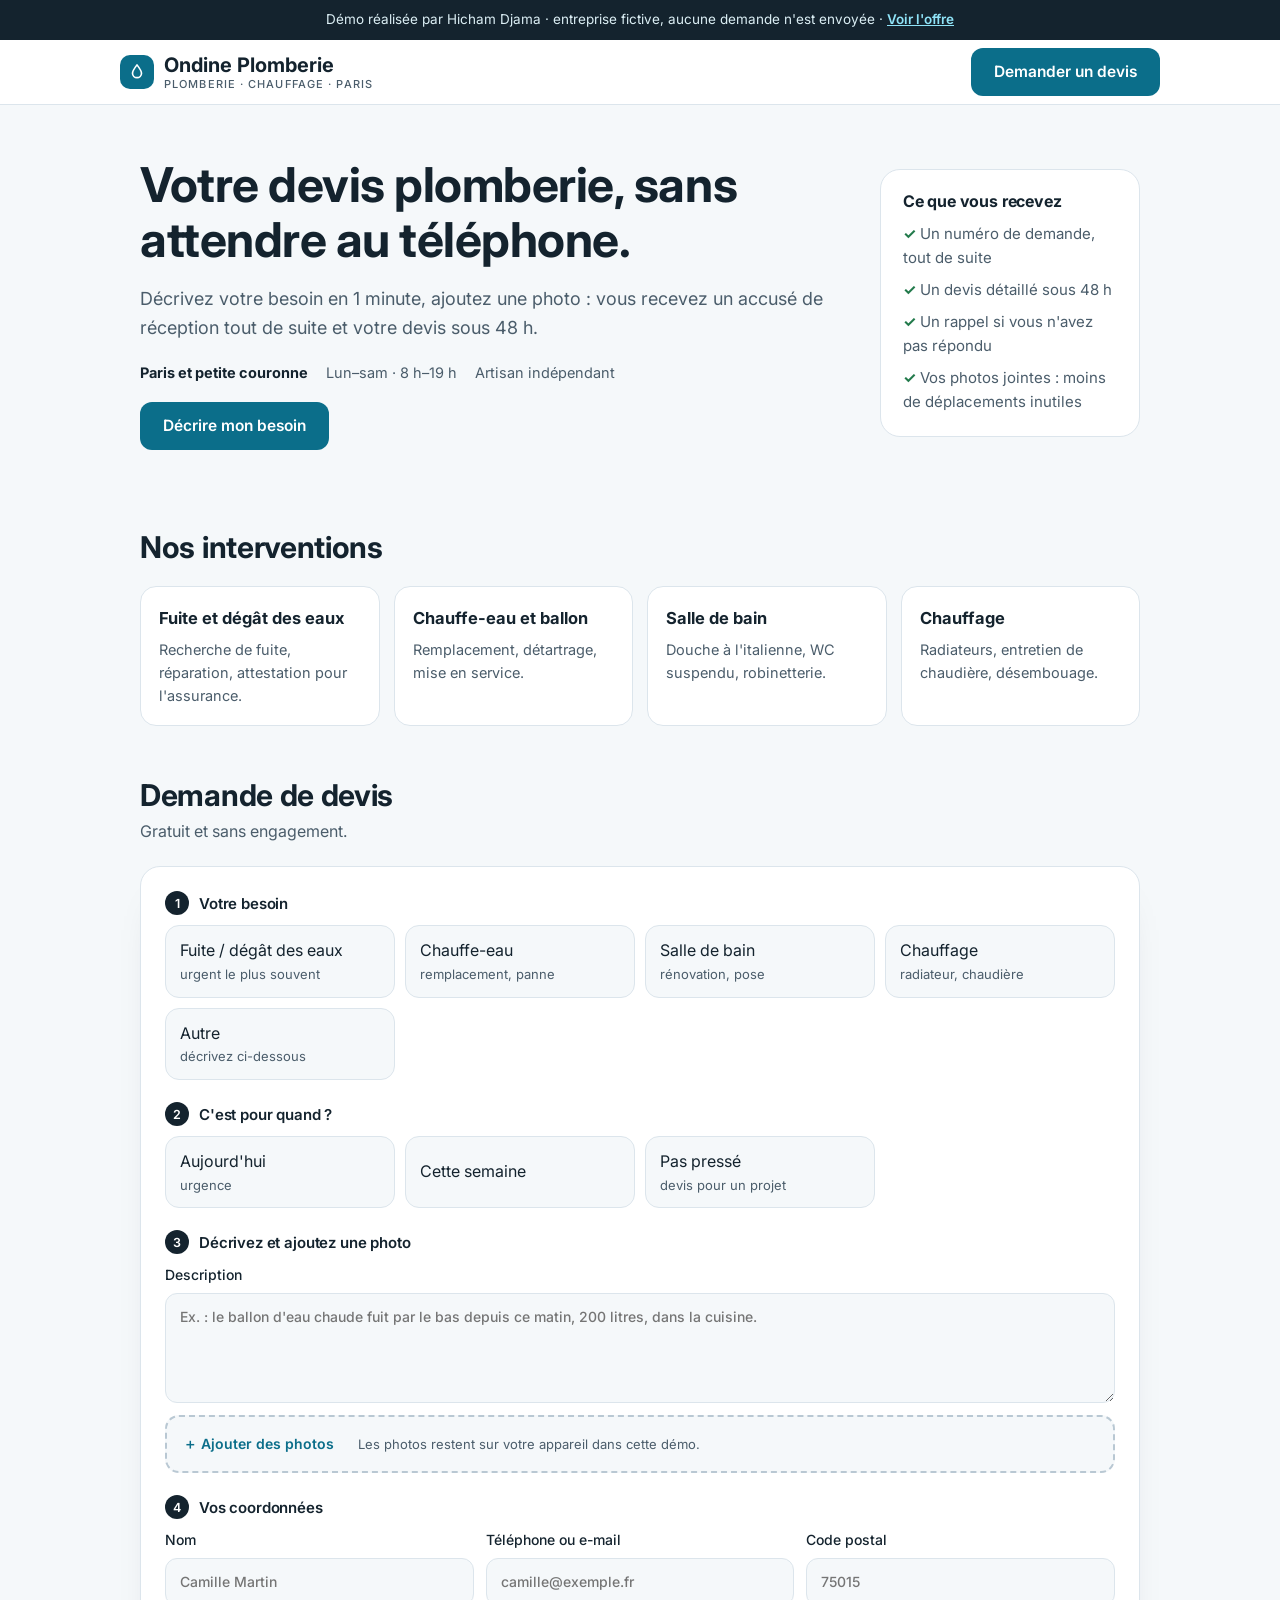
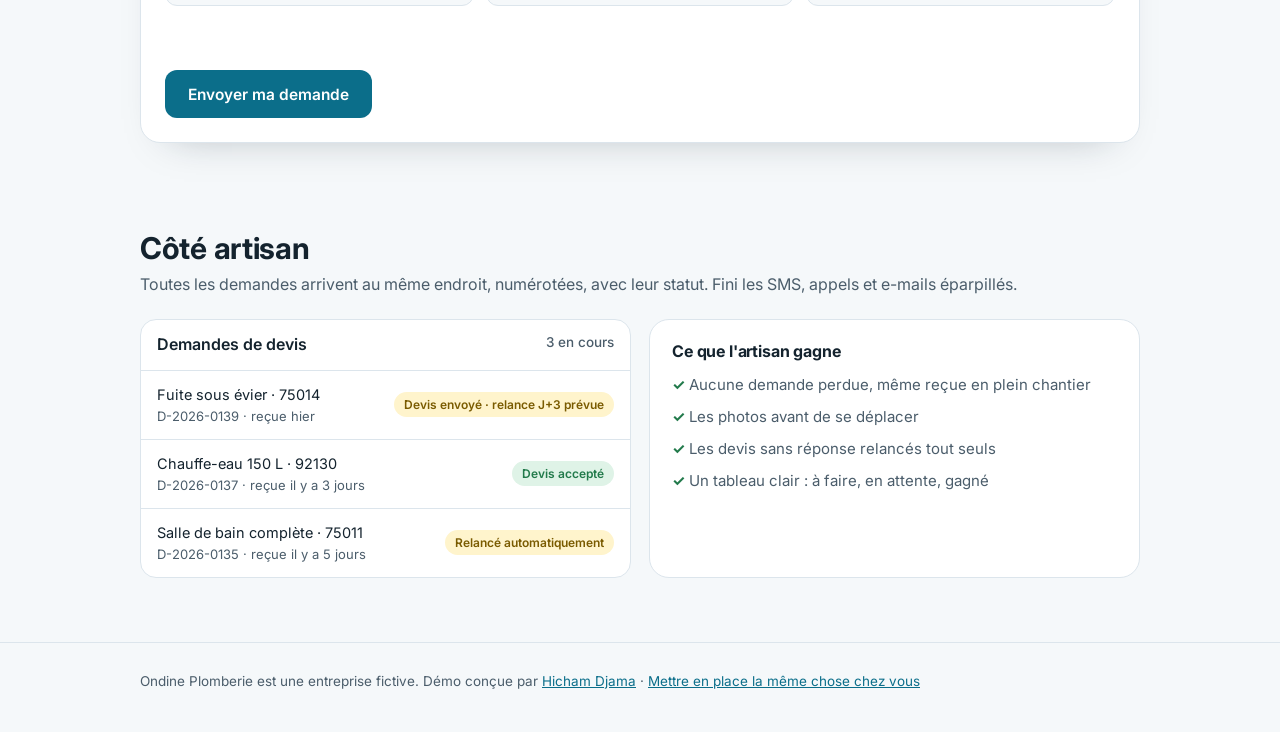
==== demo-artisan/index.html @ 6b2685a4 "Refonte : page Profil (parcours, études, compétences) + page Offre pro (prix, diagnostic gratuit) + " ====
<!doctype html>
<html lang="fr">
<head>
<meta charset="utf-8">
<meta name="viewport" content="width=device-width, initial-scale=1">
<title>Ondine Plomberie — Plombier chauffagiste (démo)</title>
<meta name="robots" content="noindex">
<link rel="preconnect" href="https://fonts.googleapis.com">
<link rel="preconnect" href="https://fonts.gstatic.com" crossorigin>
<link href="https://fonts.googleapis.com/css2?family=Inter:wght@400;500;600;700&display=swap" rel="stylesheet">
<style>
:root{--bg:#F5F8FA;--paper:#fff;--ink:#14232E;--ink2:#4B5D6B;--line:#DCE5EC;--acc:#0B6E8A;--acc-d:#08566C;--soft:#E3F1F5;--warn:#B4541A;--ok:#227A4B}
*{box-sizing:border-box}
body{margin:0;background:var(--bg);color:var(--ink);font:400 16px/1.6 Inter,system-ui,sans-serif}
h1,h2,h3{font-weight:700;line-height:1.15;margin:0;letter-spacing:-.01em}
p{margin:0}
a{color:var(--acc)}
.wrap{max-width:1040px;margin:0 auto;padding:0 20px}
@media (max-width:520px){.wrap{padding:0 16px}}
:focus-visible{outline:3px solid var(--acc);outline-offset:3px;border-radius:6px}
.demo{background:var(--ink);color:#DCEFF5;font-size:13.5px;text-align:center;padding:9px 16px}
.demo a{color:#8FE3F7;font-weight:600}
header{background:var(--paper);border-bottom:1px solid var(--line)}
.nav{display:flex;align-items:center;justify-content:space-between;gap:12px;min-height:64px;flex-wrap:wrap;padding:8px 0}
.logo{font:700 20px Inter,sans-serif;color:var(--ink);text-decoration:none;display:flex;align-items:center;gap:10px}
.logo i{width:34px;height:34px;border-radius:10px;background:var(--acc);display:inline-flex;align-items:center;justify-content:center}
.logo small{display:block;font:500 11px Inter,sans-serif;letter-spacing:.1em;text-transform:uppercase;color:var(--ink2)}
.btn{display:inline-flex;align-items:center;justify-content:center;min-height:48px;padding:12px 22px;border-radius:12px;font:600 15.5px Inter,sans-serif;text-decoration:none;border:1px solid transparent;cursor:pointer;text-align:center}
.btn-p{background:var(--acc);color:#fff}.btn-p:hover{background:var(--acc-d)}
.btn-s{background:var(--paper);border-color:#B9C8D3;color:var(--ink)}
.hero{padding:52px 0 36px}
.hero .wrap{display:flex;flex-wrap:wrap;gap:32px;align-items:center}
.hero .t{flex:999 1 440px;min-width:0;display:flex;flex-direction:column;gap:18px}
.hero h1{font-size:clamp(32px,5vw,48px)}
.hero p{font-size:18px;color:var(--ink2)}
.facts{display:flex;flex-wrap:wrap;gap:8px 18px;font-size:14.5px;color:var(--ink2)}
.facts b{color:var(--ink)}
.badge{flex:1 1 260px;min-width:0;background:var(--paper);border:1px solid var(--line);border-radius:20px;padding:22px;display:flex;flex-direction:column;gap:12px}
.badge h3{font-size:16px}
.badge ul{margin:0;padding:0;list-style:none;display:flex;flex-direction:column;gap:8px;font-size:15px;color:var(--ink2)}
.badge li::before{content:"✓ ";color:var(--ok);font-weight:700}
section{padding:44px 0}
.h2{display:flex;flex-direction:column;gap:6px;margin-bottom:22px}
.h2 h2{font-size:30px}
.h2 p{color:var(--ink2)}
.svcs{display:grid;grid-template-columns:repeat(auto-fit,minmax(min(100%,230px),1fr));gap:14px}
.svc{background:var(--paper);border:1px solid var(--line);border-radius:16px;padding:18px;display:flex;flex-direction:column;gap:6px}
.svc b{font-size:16.5px}
.svc span{color:var(--ink2);font-size:14.5px}
/* form */
.devis{background:var(--paper);border:1px solid var(--line);border-radius:20px;padding:24px;display:flex;flex-direction:column;gap:22px;box-shadow:0 20px 40px -30px rgba(20,35,46,.35)}
@media (max-width:520px){.devis{padding:18px}}
.step h3{font:600 15px Inter,sans-serif;margin-bottom:10px;display:flex;gap:10px;align-items:center}
.step h3 i{font-style:normal;width:24px;height:24px;border-radius:50%;background:var(--ink);color:#fff;font-size:12.5px;display:inline-flex;align-items:center;justify-content:center;flex:none}
.opts{display:grid;grid-template-columns:repeat(auto-fill,minmax(min(100%,190px),1fr));gap:10px}
.opt{text-align:left;background:var(--bg);border:1.5px solid var(--line);border-radius:14px;padding:12px 14px;font:inherit;color:var(--ink);cursor:pointer;min-height:52px}
.opt small{display:block;color:var(--ink2);font-size:13px}
.opt[aria-pressed="true"]{border-color:var(--acc);background:var(--soft)}
.opt.urg[aria-pressed="true"]{border-color:var(--warn);background:#FBEDE4}
.form{display:grid;grid-template-columns:repeat(auto-fit,minmax(min(100%,220px),1fr));gap:12px}
label{display:flex;flex-direction:column;gap:6px;font-size:14px;font-weight:500}
input,textarea{font:inherit;padding:12px 14px;border:1.5px solid var(--line);border-radius:12px;background:var(--bg);color:var(--ink);min-height:48px;width:100%}
textarea{min-height:110px;resize:vertical}
.full{grid-column:1/-1}
.drop{border:2px dashed #B9C8D3;border-radius:14px;padding:16px;display:flex;flex-wrap:wrap;gap:12px;align-items:center;background:var(--bg)}
.drop label{flex-direction:row;align-items:center;gap:10px;cursor:pointer;color:var(--acc);font-weight:600}
.drop input{position:absolute;width:1px;height:1px;opacity:0}
.thumbs{display:flex;flex-wrap:wrap;gap:8px}
.thumbs img{width:64px;height:64px;object-fit:cover;border-radius:10px;border:1px solid var(--line)}
.err{color:#B42318;font-size:14px;min-height:20px}
.note{font-size:13px;color:var(--ink2)}
/* result */
#ok{display:none;flex-direction:column;gap:18px}
#ok.show{display:flex}
.ticket{background:var(--soft);border:1px solid #BFE0EA;border-radius:16px;padding:18px;display:flex;flex-direction:column;gap:6px}
.ticket .n{font:700 22px Inter,sans-serif;color:var(--acc-d)}
.mail{background:var(--paper);border:1px solid var(--line);border-radius:14px;overflow:hidden}
.mail .hd{background:#EEF3F6;padding:10px 14px;font-size:13px;color:var(--ink2);display:flex;flex-direction:column;gap:2px}
.mail .bd{padding:14px;font-size:14.5px;white-space:pre-line}
.flow{list-style:none;margin:0;padding:0 0 0 18px;border-left:2px solid var(--line);display:flex;flex-direction:column;gap:14px}
.flow li{position:relative;font-size:14.5px;color:var(--ink2)}
.flow li::before{content:"";position:absolute;left:-25px;top:5px;width:12px;height:12px;border-radius:50%;background:var(--paper);border:2px solid #B9C8D3}
.flow li.done::before{background:var(--ok);border-color:var(--ok)}
.flow b{color:var(--ink)}
/* pro side */
.side{display:grid;grid-template-columns:repeat(auto-fit,minmax(min(100%,300px),1fr));gap:18px}
.inbox{background:var(--paper);border:1px solid var(--line);border-radius:16px;overflow:hidden}
.inbox .top{padding:12px 16px;border-bottom:1px solid var(--line);font-weight:600;display:flex;justify-content:space-between;gap:8px;flex-wrap:wrap}
.inbox .top span{font-weight:500;color:var(--ink2);font-size:13.5px}
.row{display:flex;justify-content:space-between;gap:10px;padding:12px 16px;border-bottom:1px solid var(--line);font-size:14.5px;flex-wrap:wrap}
.row:last-child{border-bottom:0}
.row small{display:block;color:var(--ink2);font-size:13px}
.pill{align-self:center;font-size:12px;font-weight:600;padding:3px 10px;border-radius:999px;white-space:nowrap}
.p-new{background:#FBEDE4;color:var(--warn)}.p-wait{background:#FFF4CC;color:#7A5B00}.p-ok{background:#DFF3E7;color:var(--ok)}
.row.fresh{background:#F2FAFC;animation:in .6s ease}
@keyframes in{from{opacity:0;transform:translateY(-6px)}to{opacity:1;transform:none}}
footer{padding:28px 0 40px;font-size:13.5px;color:var(--ink2);border-top:1px solid var(--line);margin-top:20px}
</style>
</head>
<body>
<p class="demo">Démo réalisée par Hicham Djama · entreprise fictive, aucune demande n'est envoyée · <a href="../services.html">Voir l'offre</a></p>
<header>
<div class="wrap nav">
<a class="logo" href="#"><i aria-hidden="true"><svg width="18" height="18" viewBox="0 0 24 24" fill="none" stroke="#fff" stroke-width="2.2" stroke-linecap="round" stroke-linejoin="round"><path d="M12 2.5c3.5 4.6 6 8 6 11a6 6 0 0 1-12 0c0-3 2.5-6.4 6-11z"/></svg></i><span>Ondine Plomberie<small>plomberie · chauffage · Paris</small></span></a>
<a class="btn btn-p" href="#devis">Demander un devis</a>
</div>
</header>

<main>
<section class="hero">
<div class="wrap">
<div class="t">
<h1>Votre devis plomberie, sans attendre au téléphone.</h1>
<p>Décrivez votre besoin en 1 minute, ajoutez une photo : vous recevez un accusé de réception tout de suite et votre devis sous 48 h.</p>
<div class="facts"><span><b>Paris et petite couronne</b></span><span>Lun–sam · 8 h–19 h</span><span>Artisan indépendant</span></div>
<p><a class="btn btn-p" href="#devis">Décrire mon besoin</a></p>
</div>
<div class="badge">
<h3>Ce que vous recevez</h3>
<ul>
<li>Un numéro de demande, tout de suite</li>
<li>Un devis détaillé sous 48 h</li>
<li>Un rappel si vous n'avez pas répondu</li>
<li>Vos photos jointes : moins de déplacements inutiles</li>
</ul>
</div>
</div>
</section>

<section>
<div class="wrap">
<div class="h2"><h2>Nos interventions</h2></div>
<div class="svcs">
<div class="svc"><b>Fuite et dégât des eaux</b><span>Recherche de fuite, réparation, attestation pour l'assurance.</span></div>
<div class="svc"><b>Chauffe-eau et ballon</b><span>Remplacement, détartrage, mise en service.</span></div>
<div class="svc"><b>Salle de bain</b><span>Douche à l'italienne, WC suspendu, robinetterie.</span></div>
<div class="svc"><b>Chauffage</b><span>Radiateurs, entretien de chaudière, désembouage.</span></div>
</div>
</div>
</section>

<section id="devis" style="padding-top:8px">
<div class="wrap">
<div class="h2"><h2>Demande de devis</h2><p>Gratuit et sans engagement.</p></div>
<div class="devis">
<div id="flow" style="display:flex;flex-direction:column;gap:22px">
<div class="step"><h3><i>1</i>Votre besoin</h3>
<div class="opts" id="types"></div></div>
<div class="step"><h3><i>2</i>C'est pour quand ?</h3>
<div class="opts" id="urg"></div></div>
<div class="step"><h3><i>3</i>Décrivez et ajoutez une photo</h3>
<div class="form">
<label class="full">Description<textarea id="desc" placeholder="Ex. : le ballon d'eau chaude fuit par le bas depuis ce matin, 200 litres, dans la cuisine."></textarea></label>
<div class="full drop"><label><input type="file" id="ph" accept="image/*" multiple>＋ Ajouter des photos</label><div class="thumbs" id="thumbs"></div><span class="note">Les photos restent sur votre appareil dans cette démo.</span></div>
</div></div>
<div class="step"><h3><i>4</i>Vos coordonnées</h3>
<div class="form">
<label>Nom<input id="nm" autocomplete="name" placeholder="Camille Martin"></label>
<label>Téléphone ou e-mail<input id="ct" placeholder="camille@exemple.fr"></label>
<label>Code postal<input id="cp" inputmode="numeric" placeholder="75015"></label>
</div></div>
<p class="err" id="err" role="alert"></p>
<p><button class="btn btn-p" id="go" type="button">Envoyer ma demande</button></p>
</div>

<div id="ok" aria-live="polite">
<div class="ticket"><span>Demande enregistrée</span><span class="n" id="num"></span><span id="okTxt"></span></div>
<div class="mail">
<div class="hd"><b>Accusé de réception envoyé automatiquement</b><span id="mTo"></span><span>Objet : Votre demande de devis <span id="mNum"></span></span></div>
<div class="bd" id="mBody"></div>
</div>
<div>
<h3 style="font-size:16px;margin-bottom:12px">Et ensuite, sans que l'artisan y pense</h3>
<ol class="flow" id="steps"></ol>
</div>
<p><button class="btn btn-s" id="again" type="button">Faire une autre demande</button></p>
</div>
</div>
</div>
</section>

<section>
<div class="wrap">
<div class="h2"><h2>Côté artisan</h2><p>Toutes les demandes arrivent au même endroit, numérotées, avec leur statut. Fini les SMS, appels et e-mails éparpillés.</p></div>
<div class="side">
<div class="inbox">
<div class="top">Demandes de devis <span id="cnt">3 en cours</span></div>
<div id="rows">
<div class="row"><div>Fuite sous évier · 75014<small>D-2026-0139 · reçue hier</small></div><span class="pill p-wait">Devis envoyé · relance J+3 prévue</span></div>
<div class="row"><div>Chauffe-eau 150 L · 92130<small>D-2026-0137 · reçue il y a 3 jours</small></div><span class="pill p-ok">Devis accepté</span></div>
<div class="row"><div>Salle de bain complète · 75011<small>D-2026-0135 · reçue il y a 5 jours</small></div><span class="pill p-wait">Relancé automatiquement</span></div>
</div>
</div>
<div class="badge" style="background:var(--paper)">
<h3>Ce que l'artisan gagne</h3>
<ul>
<li>Aucune demande perdue, même reçue en plein chantier</li>
<li>Les photos avant de se déplacer</li>
<li>Les devis sans réponse relancés tout seuls</li>
<li>Un tableau clair : à faire, en attente, gagné</li>
</ul>
</div>
</div>
</div>
</section>
</main>

<footer>
<div class="wrap">Ondine Plomberie est une entreprise fictive. Démo conçue par <a href="../">Hicham Djama</a> · <a href="../services.html">Mettre en place la même chose chez vous</a></div>
</footer>

<script>
const $=id=>document.getElementById(id);
const TYPES=[['Fuite / dégât des eaux','urgent le plus souvent'],['Chauffe-eau','remplacement, panne'],['Salle de bain','rénovation, pose'],['Chauffage','radiateur, chaudière'],['Autre','décrivez ci-dessous']];
const URG=[['Aujourd\'hui','urgence'],['Cette semaine',''],['Pas pressé','devis pour un projet']];
let s={t:null,u:null},n=142;
$('types').innerHTML=TYPES.map((t,i)=>`<button type="button" class="opt" aria-pressed="false" data-t="${i}">${t[0]}<small>${t[1]}</small></button>`).join('');
$('urg').innerHTML=URG.map((t,i)=>`<button type="button" class="opt urg" aria-pressed="false" data-u="${i}">${t[0]}${t[1]?`<small>${t[1]}</small>`:''}</button>`).join('');
document.addEventListener('click',e=>{
 const o=e.target.closest('.opt');if(!o)return;
 if(o.dataset.t!==undefined){s.t=+o.dataset.t;document.querySelectorAll('[data-t]').forEach(b=>b.setAttribute('aria-pressed',b===o))}
 if(o.dataset.u!==undefined){s.u=+o.dataset.u;document.querySelectorAll('[data-u]').forEach(b=>b.setAttribute('aria-pressed',b===o))}
 $('err').textContent='';
});
$('ph').addEventListener('change',e=>{
 $('thumbs').innerHTML='';
 [...e.target.files].slice(0,4).forEach(f=>{const i=new Image();i.alt='Photo jointe';i.src=URL.createObjectURL(f);$('thumbs').appendChild(i)});
});
function esc(x){return x.replace(/[&<>"]/g,c=>({'&':'&amp;','<':'&lt;','>':'&gt;','"':'&quot;'}[c]))}
$('go').onclick=()=>{
 if(s.t===null)return $('err').textContent='Choisissez votre besoin.';
 if(s.u===null)return $('err').textContent='Indiquez quand c\'est pour.';
 const nm=$('nm').value.trim()||'Camille',ct=$('ct').value.trim()||'camille@exemple.fr',cp=$('cp').value.trim()||'75015';
 const num='D-2026-0'+(++n),typ=TYPES[s.t][0],urg=URG[s.u][0],ph=$('ph').files.length;
 $('num').textContent=num;
 $('okTxt').textContent=`${nm}, votre demande « ${typ} » (${urg.toLowerCase()}) est bien reçue${ph?` avec ${ph} photo${ph>1?'s':''}`:''}.`;
 $('mTo').textContent='À : '+ct;$('mNum').textContent=num;
 $('mBody').textContent=`Bonjour ${nm},\n\nNous avons bien reçu votre demande n° ${num} (${typ.toLowerCase()}, ${cp}).\n${s.u===0?'Comme c\'est urgent, nous vous rappelons dans l\'heure.':'Vous recevrez votre devis détaillé sous 48 h.'}\n\nÀ bientôt,\nOndine Plomberie`;
 const steps=s.u===0
  ?[['done','Maintenant','accusé de réception envoyé, l\'artisan reçoit une alerte « urgent » sur son téléphone'],['','Dans l\'heure','rappel du client'],['','Après l\'intervention','facture envoyée, puis relance automatique si elle n\'est pas réglée']]
  :[['done','Maintenant','accusé de réception envoyé, demande ajoutée au tableau de l\'artisan'],['','Sous 48 h','devis envoyé au client'],['','3 jours plus tard','relance automatique si le devis n\'a pas de réponse'],['','Devis accepté','rendez-vous proposé et rappel la veille']];
 $('steps').innerHTML=steps.map(x=>`<li class="${x[0]}"><b>${x[1]}</b> · ${x[2]}</li>`).join('');
 const r=document.createElement('div');r.className='row fresh';
 r.innerHTML=`<div>${esc(typ)} · ${esc(cp)}<small>${num} · à l'instant${ph?' · '+ph+' photo'+(ph>1?'s':''):''}</small></div><span class="pill p-new">${s.u===0?'Urgent · à rappeler':'Nouvelle'}</span>`;
 $('rows').prepend(r);$('cnt').textContent=$('rows').children.length+' en cours';
 $('flow').style.display='none';$('ok').classList.add('show');
 $('ok').scrollIntoView({behavior:'smooth',block:'start'});
};
$('again').onclick=()=>{s={t:null,u:null};['desc','nm','ct','cp'].forEach(i=>$(i).value='');$('ph').value='';$('thumbs').innerHTML='';
 document.querySelectorAll('.opt').forEach(b=>b.setAttribute('aria-pressed','false'));$('ok').classList.remove('show');$('flow').style.display='flex'};
</script>
</body>
</html>
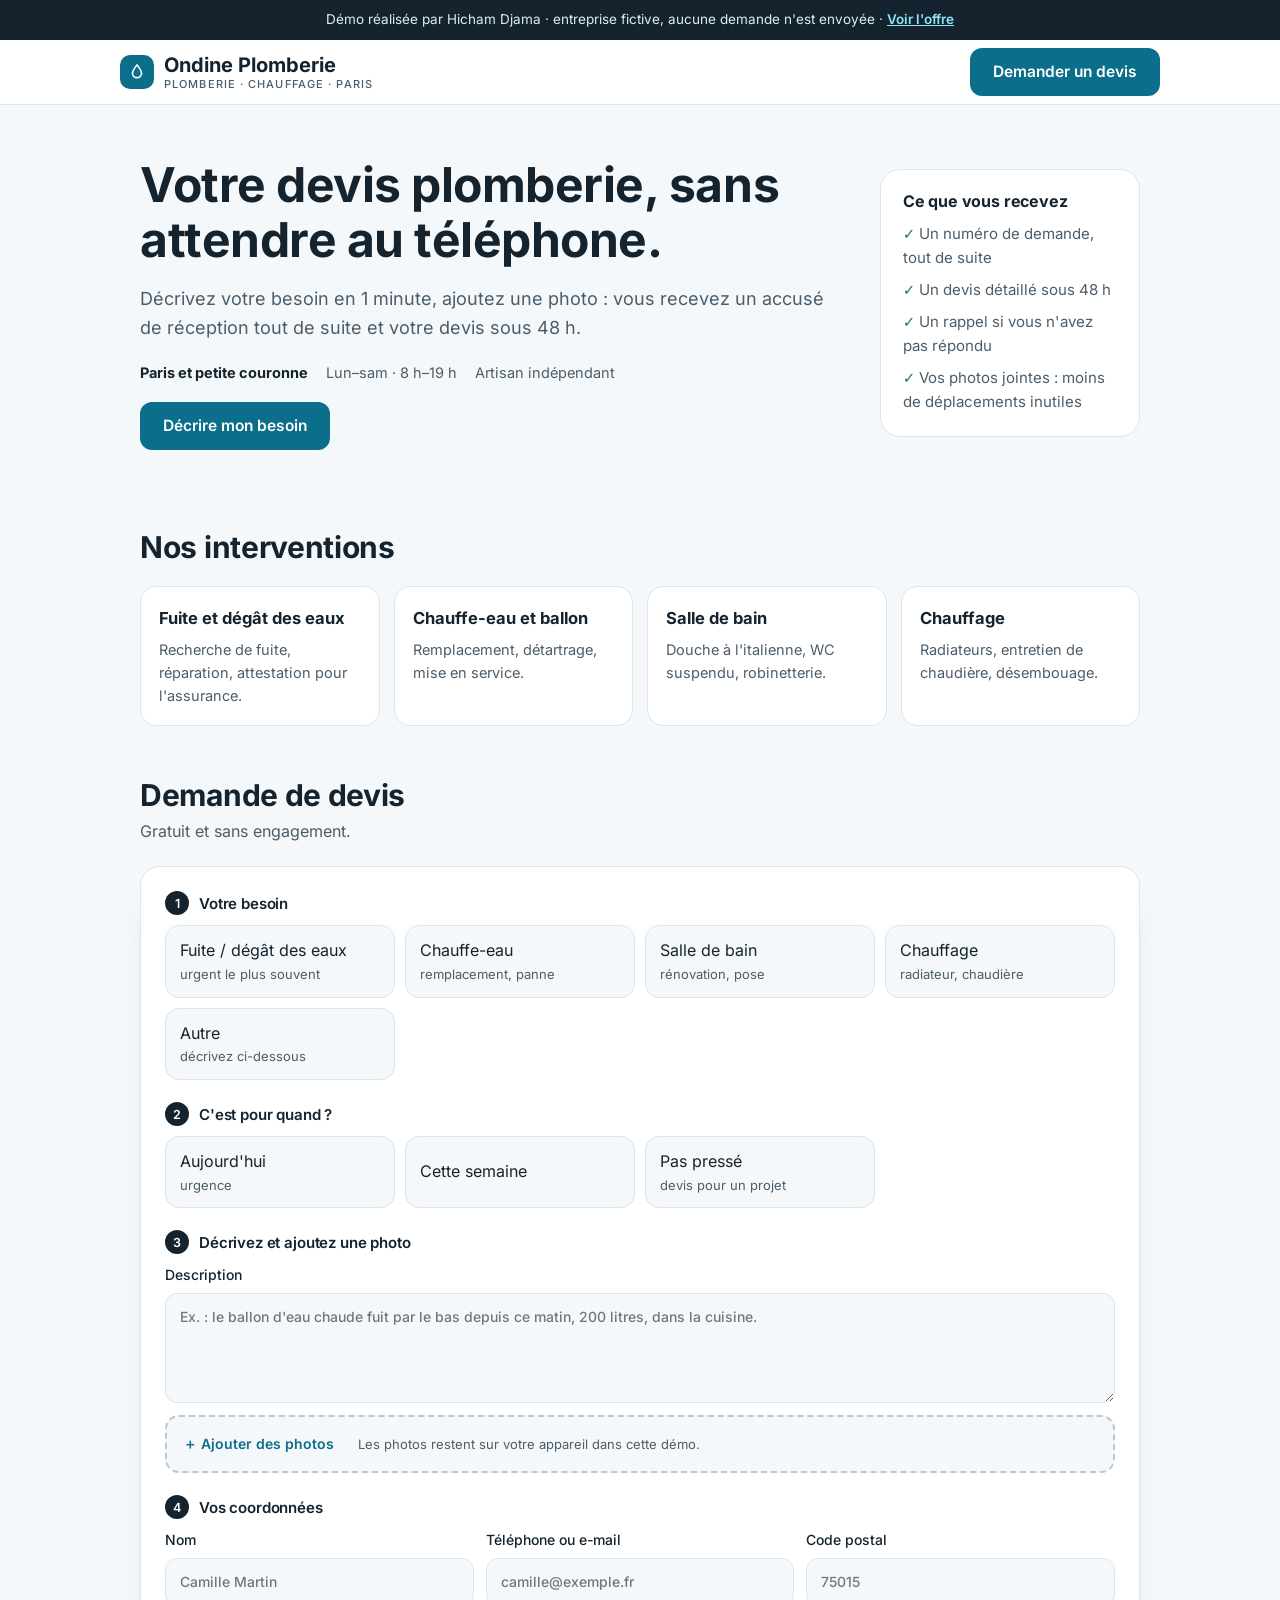
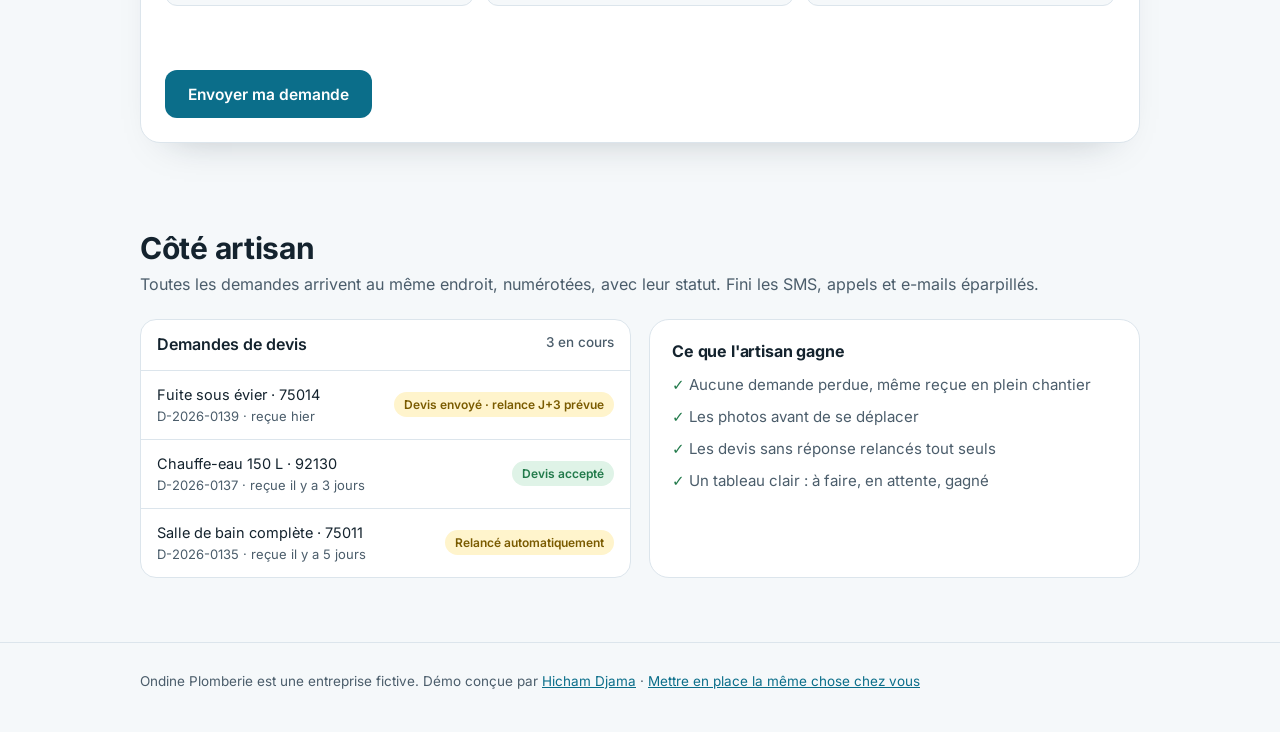
==== commit 722e4697: "Site : bouton « Réserver 15 min » lisible, polices hébergées sur le site - En-tête de l'offre pro : " ====
--- a/demo-artisan/index.html
+++ b/demo-artisan/index.html
@@ -5,10 +5,8 @@
 <meta name="viewport" content="width=device-width, initial-scale=1">
 <title>Ondine Plomberie — Plombier chauffagiste (démo)</title>
 <meta name="robots" content="noindex">
-<link rel="preconnect" href="https://fonts.googleapis.com">
-<link rel="preconnect" href="https://fonts.gstatic.com" crossorigin>
-<link href="https://fonts.googleapis.com/css2?family=Inter:wght@400;500;600;700&display=swap" rel="stylesheet">
 <style>
+@font-face{font-family:Inter;font-style:normal;font-weight:100 900;font-display:swap;src:url(../assets/fonts/inter.woff2) format("woff2-variations"),url(../assets/fonts/inter.woff2) format("woff2")}
 :root{--bg:#F5F8FA;--paper:#fff;--ink:#14232E;--ink2:#4B5D6B;--line:#DCE5EC;--acc:#0B6E8A;--acc-d:#08566C;--soft:#E3F1F5;--warn:#B4541A;--ok:#227A4B}
 *{box-sizing:border-box}
 body{margin:0;background:var(--bg);color:var(--ink);font:400 16px/1.6 Inter,system-ui,sans-serif}
